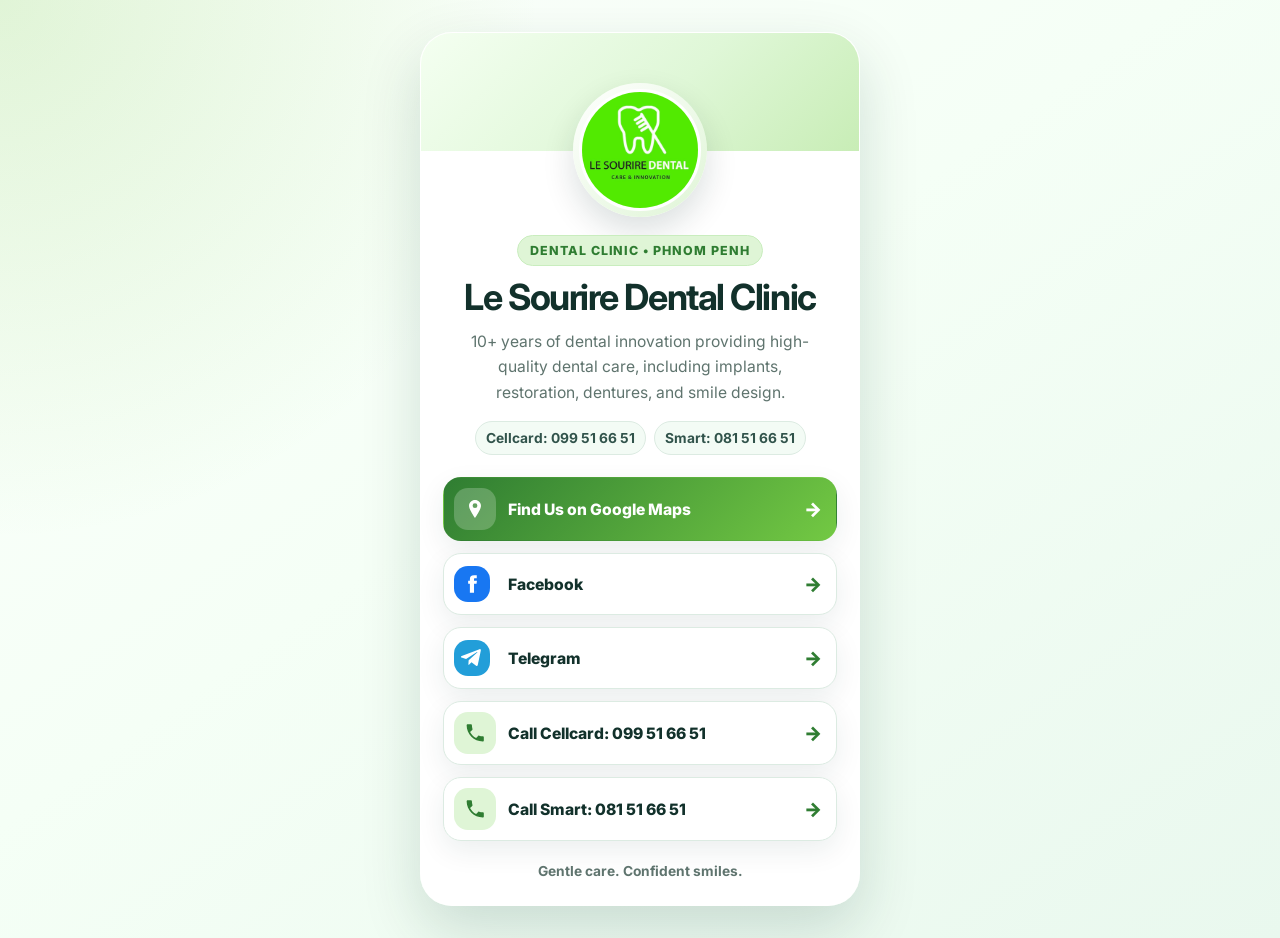
==== index.html @ 4d84a065 "first commit" ====
<!DOCTYPE html>
<html lang="en">
<head>
    <meta charset="UTF-8">
    <meta name="viewport" content="width=device-width, initial-scale=1.0">
    <meta name="description" content="Le Sourire Dental Clinic contact links, booking, Facebook, Telegram, phone, and location.">
    <title>Le Sourire Dental Clinic | Links</title>
    <link rel="preconnect" href="https://fonts.googleapis.com">
    <link rel="preconnect" href="https://fonts.gstatic.com" crossorigin>
    <link href="https://fonts.googleapis.com/css2?family=Inter:wght@400;500;600;700;800&display=swap" rel="stylesheet">
    <link rel="stylesheet" href="style.css">
</head>
<body>
    <main class="page-shell">
        <section class="card" aria-label="Le Sourire Dental Clinic links">
            <div class="profile-wrap">
                <img src="profile.jpg" alt="Le Sourire Dental Clinic" class="profile">
            </div>

            <p class="eyebrow">Dental Clinic • Phnom Penh</p>
            <h1>Le Sourire Dental Clinic</h1>
            <p class="bio">
                10+ years of dental innovation providing high-quality dental care, including implants, restoration, dentures, and smile design.
            </p>

            <div class="contact-note">
                <span>Cellcard: 099 51 66 51</span>
                <span>Smart: 081 51 66 51</span>
            </div>

            <div class="links" aria-label="Contact links">
                <a class="link-button primary" href="https://www.google.com/maps/place/Le+Sourire+Dental/@11.5698077,104.9002228,17z/data=!4m7!3m6!1s0x310951726fc74d43:0x40fe84379cc8e3ce!4b1!8m2!3d11.5698077!4d104.9027977!16s%2Fg%2F11c4sbbyhh?entry=ttu&g_ep=EgoyMDI2MDYyOC4wIKXMDSoASAFQAw%3D%3D" target="_blank" rel="noopener noreferrer" aria-label="Open Le Sourire Dental Clinic on Google Maps">
                    <span class="icon" aria-hidden="true">
                        <svg viewBox="0 0 24 24" role="img"><path d="M12 2.25c-3.59 0-6.5 2.75-6.5 6.14 0 4.37 6.5 13.36 6.5 13.36s6.5-8.99 6.5-13.36c0-3.39-2.91-6.14-6.5-6.14Zm0 8.79a2.62 2.62 0 1 1 0-5.24 2.62 2.62 0 0 1 0 5.24Z"/></svg>
                    </span>
                    <span>Find Us on Google Maps</span>
                    <span class="arrow" aria-hidden="true">→</span>
                </a>

                <a class="link-button facebook" href="https://www.facebook.com/lesouriredental" target="_blank" rel="noopener noreferrer" aria-label="Open Le Sourire Dental Clinic Facebook page">
                    <span class="icon" aria-hidden="true">
                        <svg viewBox="0 0 24 24" role="img"><path d="M14.2 8.4V6.9c0-.72.17-1.08 1.08-1.08h1.92V2.5h-2.88c-3.42 0-4.62 1.62-4.62 4.38V8.4H7.8v3.42h1.9V21.5h4.5v-9.68h2.76l.42-3.42H14.2Z"/></svg>
                    </span>
                    <span>Facebook</span>
                    <span class="arrow" aria-hidden="true">→</span>
                </a>

                <a class="link-button telegram" href="https://t.me/+85599516651" target="_blank" rel="noopener noreferrer" aria-label="Message Le Sourire Dental Clinic on Telegram">
                    <span class="icon" aria-hidden="true">
                        <svg viewBox="0 0 24 24" role="img"><path d="M21.58 4.04 18.3 19.5c-.25 1.1-.9 1.37-1.82.85l-5.03-3.71-2.43 2.34c-.27.27-.5.5-1.02.5l.36-5.13 9.34-8.44c.41-.36-.09-.56-.63-.2L5.52 12.98.55 11.43c-1.08-.34-1.1-1.08.23-1.6L20.2 2.34c.9-.33 1.7.22 1.38 1.7Z"/></svg>
                    </span>
                    <span>Telegram</span>
                    <span class="arrow" aria-hidden="true">→</span>
                </a>

                <a class="link-button" href="tel:+85599516651" aria-label="Call Cellcard number 099 51 66 51">
                    <span class="icon" aria-hidden="true">
                        <svg viewBox="0 0 24 24" role="img"><path d="M6.62 10.79c1.44 2.84 3.75 5.15 6.59 6.59l2.2-2.2c.3-.3.74-.4 1.13-.27 1.24.41 2.57.63 3.96.63.62 0 1.12.5 1.12 1.12v3.49c0 .62-.5 1.12-1.12 1.12C10.78 21.27 2.88 13.38 2.88 3.65c0-.62.5-1.12 1.12-1.12h3.5c.62 0 1.12.5 1.12 1.12 0 1.39.22 2.72.63 3.96.12.39.03.83-.28 1.13l-2.35 2.05Z"/></svg>
                    </span>
                    <span>Call Cellcard: 099 51 66 51</span>
                    <span class="arrow" aria-hidden="true">→</span>
                </a>

                <a class="link-button" href="tel:+85581516651" aria-label="Call Smart number 081 51 66 51">
                    <span class="icon" aria-hidden="true">
                        <svg viewBox="0 0 24 24" role="img"><path d="M6.62 10.79c1.44 2.84 3.75 5.15 6.59 6.59l2.2-2.2c.3-.3.74-.4 1.13-.27 1.24.41 2.57.63 3.96.63.62 0 1.12.5 1.12 1.12v3.49c0 .62-.5 1.12-1.12 1.12C10.78 21.27 2.88 13.38 2.88 3.65c0-.62.5-1.12 1.12-1.12h3.5c.62 0 1.12.5 1.12 1.12 0 1.39.22 2.72.63 3.96.12.39.03.83-.28 1.13l-2.35 2.05Z"/></svg>
                    </span>
                    <span>Call Smart: 081 51 66 51</span>
                    <span class="arrow" aria-hidden="true">→</span>
                </a>
            </div>

            <p class="footer-text">Gentle care. Confident smiles.</p>
        </section>
    </main>
</body>
</html>
---- style.css ----
:root{
    --bg-soft:#f5fff6;
    --bg-mint:#e9f8ee;
    --card:#ffffff;
    --text:#12312b;
    --muted:#5f746e;
    --green:#73c943;
    --green-dark:#2f7d32;
    --green-light:#dff5d6;
    --line:#dcebe2;
    --shadow:0 24px 60px rgba(6, 55, 44, 0.16);
    --facebook:#1877f2;
    --telegram:#229ED9;
}

*{
    margin:0;
    padding:0;
    box-sizing:border-box;
}

body{
    min-height:100vh;
    font-family:"Inter", Arial, Helvetica, sans-serif;
    color:var(--text);
    background:
        radial-gradient(circle at top left, rgba(115, 201, 67, 0.20), transparent 34%),
        linear-gradient(145deg, #fcfffc 0%, var(--bg-soft) 45%, var(--bg-mint) 100%);
}

.page-shell{
    width:100%;
    min-height:100vh;
    display:flex;
    align-items:center;
    justify-content:center;
    padding:32px 16px;
}

.card{
    width:100%;
    max-width:440px;
    text-align:center;
    background:rgba(255, 255, 255, 0.96);
    border:1px solid rgba(255, 255, 255, 0.9);
    border-radius:32px;
    padding:34px 22px 26px;
    box-shadow:var(--shadow);
    position:relative;
    overflow:hidden;
}

.card::before{
    content:"";
    position:absolute;
    inset:0 0 auto 0;
    height:118px;
    background:linear-gradient(135deg, #f4fff1 0%, #dff7d7 56%, #c8edb6 100%);
    z-index:0;
}

.profile-wrap,
.eyebrow,
h1,
.bio,
.contact-note,
.links,
.footer-text{
    position:relative;
    z-index:1;
}

.profile-wrap{
    width:134px;
    height:134px;
    margin:16px auto 18px;
    padding:6px;
    background:linear-gradient(135deg, #ffffff, var(--green-light));
    border-radius:50%;
    box-shadow:0 14px 32px rgba(5, 38, 33, 0.14);
}

.profile{
    width:100%;
    height:100%;
    border-radius:50%;
    object-fit:cover;
    display:block;
    border:3px solid #ffffff;
    background:var(--green-light);
}

.eyebrow{
    display:inline-flex;
    align-items:center;
    justify-content:center;
    gap:8px;
    color:var(--green-dark);
    background:var(--green-light);
    border:1px solid #c9edbe;
    padding:7px 12px;
    border-radius:999px;
    font-size:0.78rem;
    font-weight:800;
    letter-spacing:0.08em;
    text-transform:uppercase;
    margin-bottom:12px;
}

h1{
    font-size:clamp(1.7rem, 8vw, 2.25rem);
    line-height:1.08;
    letter-spacing:-0.04em;
    margin-bottom:12px;
}

.bio{
    color:var(--muted);
    font-size:0.98rem;
    line-height:1.62;
    margin:0 auto 16px;
    max-width:360px;
}

.contact-note{
    display:flex;
    flex-wrap:wrap;
    justify-content:center;
    gap:8px;
    margin-bottom:22px;
}

.contact-note span{
    color:#31534b;
    background:#f3fbf5;
    border:1px solid var(--line);
    padding:8px 10px;
    border-radius:999px;
    font-size:0.86rem;
    font-weight:700;
}

.links{
    display:grid;
    gap:12px;
}

.link-button{
    display:grid;
    grid-template-columns:42px 1fr 22px;
    align-items:center;
    gap:12px;
    width:100%;
    min-height:62px;
    padding:10px 14px 10px 10px;
    text-decoration:none;
    color:var(--text);
    background:#ffffff;
    border:1px solid var(--line);
    border-radius:18px;
    box-shadow:0 10px 28px rgba(8, 54, 45, 0.08);
    font-size:0.98rem;
    font-weight:800;
    text-align:left;
    transition:transform 0.22s ease, box-shadow 0.22s ease, border-color 0.22s ease;
}

.link-button:hover,
.link-button:focus-visible{
    transform:translateY(-3px);
    border-color:#b8e6ae;
    box-shadow:0 18px 34px rgba(8, 54, 45, 0.14);
    outline:none;
}

.link-button.primary{
    color:#ffffff;
    background:linear-gradient(135deg, var(--green-dark), var(--green));
    border-color:transparent;
}

.icon{
    width:42px;
    height:42px;
    display:grid;
    place-items:center;
    border-radius:14px;
    background:var(--green-light);
    color:var(--green-dark);
}

.primary .icon{
    background:rgba(255,255,255,0.22);
    color:#ffffff;
}

.facebook .icon{
    background:var(--facebook);
    color:#ffffff;
    width: 36px;
    height: 36px;
}

.telegram .icon{
    background:var(--telegram);
    color:#ffffff;
    width: 36px;
    height: 36px;
}

.icon svg{
    width:22px;
    height:22px;
    fill:currentColor;
}

.arrow{
    color:var(--green-dark);
    font-size:1.2rem;
    font-weight:900;
    text-align:right;
}

.primary .arrow{
    color:#ffffff;
}

.footer-text{
    color:var(--muted);
    margin-top:22px;
    font-size:0.86rem;
    font-weight:700;
}

@media (max-width:420px){
    .page-shell{
        padding:20px 12px;
    }

    .card{
        border-radius:26px;
        padding:28px 16px 22px;
    }

    .link-button{
        grid-template-columns:40px 1fr 18px;
        font-size:0.93rem;
    }
}
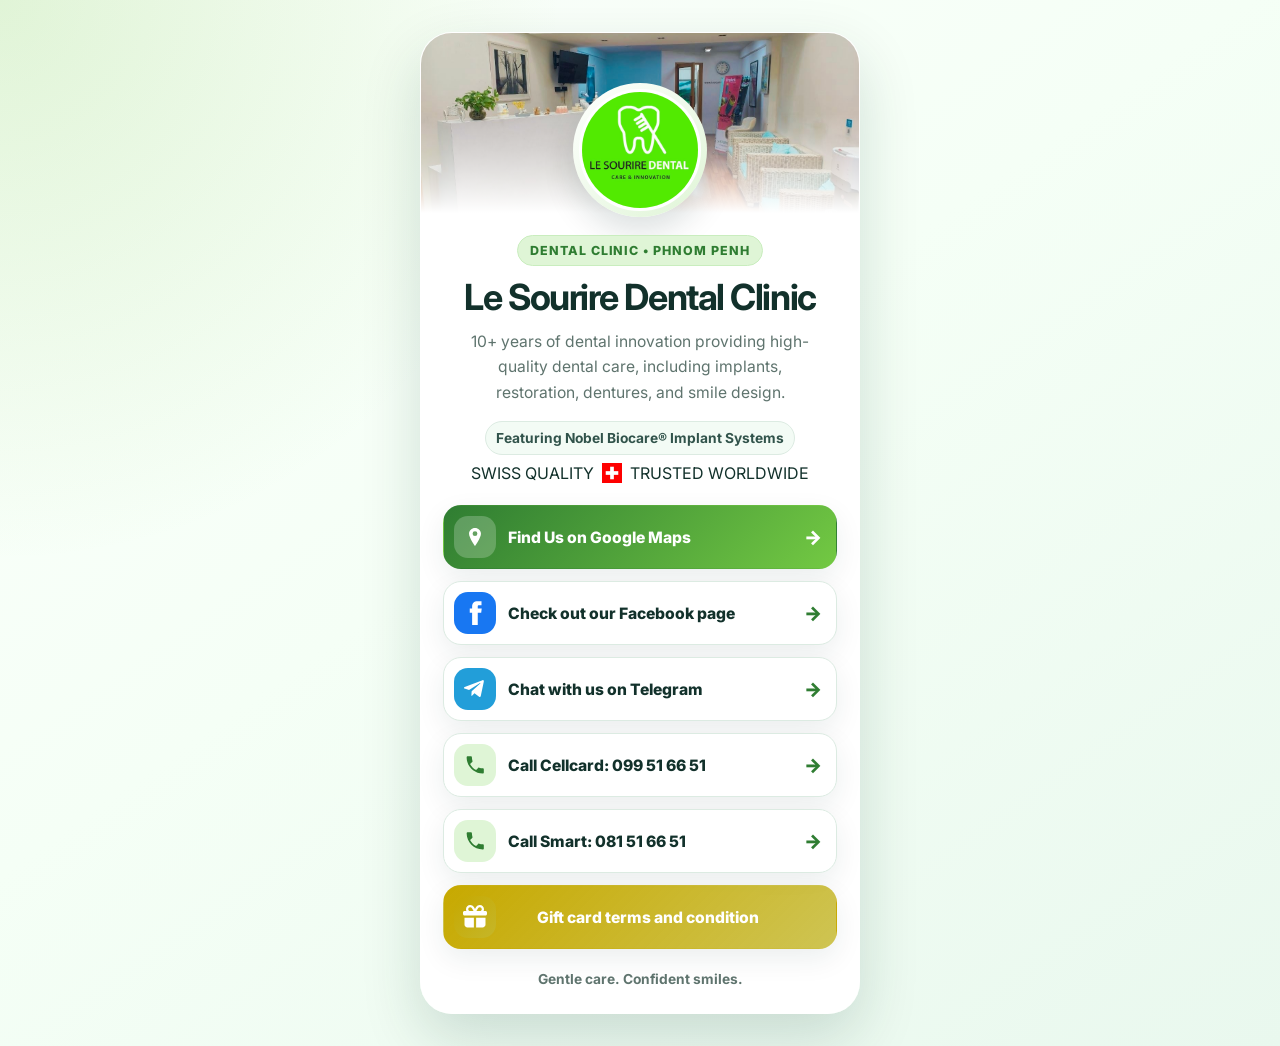
==== commit 1b9d2457: "Added Gift Card terms and conditions" ====
--- a/index.html
+++ b/index.html
@@ -11,6 +11,7 @@
     <link rel="stylesheet" href="style.css">
 </head>
 <body>
+    
     <main class="page-shell">
         <section class="card" aria-label="Le Sourire Dental Clinic links">
             <div class="profile-wrap">
@@ -23,9 +24,9 @@
                 10+ years of dental innovation providing high-quality dental care, including implants, restoration, dentures, and smile design.
             </p>
 
-            <div class="contact-note">
-                <span>Cellcard: 099 51 66 51</span>
-                <span>Smart: 081 51 66 51</span>
+            <div class="feature-note">
+                <span>Featuring Nobel Biocare® Implant Systems</span>
+                SWISS QUALITY <img src="swiss.jpg" alt="Badge" class="swiss-badge"> TRUSTED WORLDWIDE 
             </div>
 
             <div class="links" aria-label="Contact links">
@@ -41,7 +42,7 @@
                     <span class="icon" aria-hidden="true">
                         <svg viewBox="0 0 24 24" role="img"><path d="M14.2 8.4V6.9c0-.72.17-1.08 1.08-1.08h1.92V2.5h-2.88c-3.42 0-4.62 1.62-4.62 4.38V8.4H7.8v3.42h1.9V21.5h4.5v-9.68h2.76l.42-3.42H14.2Z"/></svg>
                     </span>
-                    <span>Facebook</span>
+                    <span>Check out our Facebook page</span>
                     <span class="arrow" aria-hidden="true">→</span>
                 </a>
 
@@ -49,7 +50,7 @@
                     <span class="icon" aria-hidden="true">
                         <svg viewBox="0 0 24 24" role="img"><path d="M21.58 4.04 18.3 19.5c-.25 1.1-.9 1.37-1.82.85l-5.03-3.71-2.43 2.34c-.27.27-.5.5-1.02.5l.36-5.13 9.34-8.44c.41-.36-.09-.56-.63-.2L5.52 12.98.55 11.43c-1.08-.34-1.1-1.08.23-1.6L20.2 2.34c.9-.33 1.7.22 1.38 1.7Z"/></svg>
                     </span>
-                    <span>Telegram</span>
+                    <span>Chat with us on Telegram</span>
                     <span class="arrow" aria-hidden="true">→</span>
                 </a>
 
@@ -68,6 +69,12 @@
                     <span>Call Smart: 081 51 66 51</span>
                     <span class="arrow" aria-hidden="true">→</span>
                 </a>
+                <a class="link-button present" href="giftcard_terms.html"rel="noopener noreferrer" aria-label="Message Le Sourire Dental Clinic on Telegram">
+                    <span class="icon present" aria-hidden="true">
+                        <svg xmlns="http://www.w3.org/2000/svg" viewBox="0 0 640 640" siz><!--!Font Awesome Free v7.3.0 by @fontawesome - https://fontawesome.com License - https://fontawesome.com/license/free Copyright 2026 Fonticons, Inc.--><path d="M385.5 132.8C393.1 119.9 406.9 112 421.8 112L424 112C446.1 112 464 129.9 464 152C464 174.1 446.1 192 424 192L350.7 192L385.5 132.8zM254.5 132.8L289.3 192L216 192C193.9 192 176 174.1 176 152C176 129.9 193.9 112 216 112L218.2 112C233.1 112 247 119.9 254.5 132.8zM344.1 108.5L320 149.5L295.9 108.5C279.7 80.9 250.1 64 218.2 64L216 64C167.4 64 128 103.4 128 152C128 166.4 131.5 180 137.6 192L96 192C78.3 192 64 206.3 64 224L64 256C64 273.7 78.3 288 96 288L544 288C561.7 288 576 273.7 576 256L576 224C576 206.3 561.7 192 544 192L502.4 192C508.5 180 512 166.4 512 152C512 103.4 472.6 64 424 64L421.8 64C389.9 64 360.3 80.9 344.1 108.4zM544 336L344 336L344 544L480 544C515.3 544 544 515.3 544 480L544 336zM296 336L96 336L96 480C96 515.3 124.7 544 160 544L296 544L296 336z"/></svg>
+                    </span>
+                    <span>Gift card terms and condition</span>
+                </a>
             </div>
 
             <p class="footer-text">Gentle care. Confident smiles.</p>
--- a/style.css
+++ b/style.css
@@ -54,8 +54,21 @@
     content:"";
     position:absolute;
     inset:0 0 auto 0;
-    height:118px;
-    background:linear-gradient(135deg, #f4fff1 0%, #dff7d7 56%, #c8edb6 100%);
+    height:180px;
+
+    background:
+        linear-gradient(
+            to bottom,
+            rgba(255,255,255,0) 45%,
+            rgba(255,255,255,.55) 75%,
+            rgba(255,255,255,1) 100%
+        ),
+        url("background.jpg");
+
+    background-size:cover;
+    background-position:center;
+    background-repeat:no-repeat;
+
     z-index:0;
 }
 
@@ -122,7 +135,7 @@
     max-width:360px;
 }
 
-.contact-note{
+.feature-note{
     display:flex;
     flex-wrap:wrap;
     justify-content:center;
@@ -130,7 +143,7 @@
     margin-bottom:22px;
 }
 
-.contact-note span{
+.feature-note span{
     color:#31534b;
     background:#f3fbf5;
     border:1px solid var(--line);
@@ -197,15 +210,14 @@
 .facebook .icon{
     background:var(--facebook);
     color:#ffffff;
-    width: 36px;
-    height: 36px;
-}
-
+}
+.facebook .icon svg{
+    width: 30px;
+    height: 42px;
+}
 .telegram .icon{
     background:var(--telegram);
     color:#ffffff;
-    width: 36px;
-    height: 36px;
 }
 
 .icon svg{
@@ -247,3 +259,144 @@
         font-size:0.93rem;
     }
 }
+
+.swiss-badge {
+    width: 20px;
+    height: 20px;
+}
+
+.present {
+    
+    background: linear-gradient(135deg, rgb(199, 169, 0), rgba(196, 184, 47, 0.826));
+    color: #ffffff;
+    border-color: transparent;
+    text-align: center;
+}
+
+.present svg {
+    width: 30px;
+    height: 42px;
+    fill: currentColor;
+}
+
+.card-giftcard{
+    width:100%;
+    max-width:440px;
+    text-align:center;
+    background:rgba(255, 255, 255, 0.96);
+    border:1px solid rgba(255, 255, 255, 0.9);
+    border-radius:32px;
+    padding:34px 22px 26px;
+    box-shadow:var(--shadow);
+    position:relative;
+    overflow:visible;
+}
+.link-button-giftcard{
+    display:grid;
+    grid-template-columns:42px 1fr 22px;
+    align-items:center;
+    gap:12px;
+    width:100%;
+    min-height:62px;
+    padding:10px 14px 10px 10px;
+    text-decoration:none;
+    color:var(--text);
+    background:#ffffff;
+    border:1px solid var(--line);
+    border-radius:18px;
+    box-shadow:0 10px 28px rgba(8, 54, 45, 0.08);
+    font-size:0.98rem;
+    font-weight:800;
+    text-align:left;
+    transition:transform 0.22s ease, box-shadow 0.22s ease, border-color 0.22s ease;
+}
+
+
+.gift-rule{
+    font-family: "Inter", Arial, Helvetica, sans-serif;
+    text-align: left;
+    display:flex;
+    align-items:center;      /* vertically centers everything */
+    gap:16px;
+    padding:18px 0;
+    border-bottom:1px solid #ddd;
+}
+
+.gift-rule:last-child{
+    border-bottom:none;
+}
+
+.icon-giftcard{
+    width:48px;
+    height:48px;
+    display:flex;
+    align-items:center;
+    justify-content:center;
+    flex-shrink:0;
+
+    background:var(--green-light);
+    border-radius:12px;
+    color:var(--green-dark);
+}
+
+.icon-giftcard svg{
+    width:28px;
+    height:28px;
+    display:block;
+    fill:currentColor;
+}
+
+.gift-rule span:last-child{
+    flex:1;
+    line-height:1.5;
+    font-size:15px;
+    color:var(--text);
+}
+
+.card-giftcard{
+    position: relative;
+}
+
+
+
+     /* override weird inline behavior */
+.floating-back{
+    position:absolute;
+    top:20px;
+    left:18px;
+
+    width:50px;
+    height:50px;
+
+    display:grid;
+    place-items:center;
+
+    border-radius:50%;
+
+    background:#fff;
+    color:var(--green-dark);
+
+    text-decoration:none;
+
+    border:1px solid var(--line);
+
+    z-index:10; /* CRITICAL FIX */
+}
+
+.floating-back svg{
+    width:26px;
+    height:26px;
+    display:block;
+}
+.floating-back:hover{
+    background:var(--green);
+    color:#fff;
+    transform:scale(1.08);
+}
+
+.floating-back::before{
+    content:"";
+    position:absolute;
+    inset:0;
+    border-radius:50%;
+}
